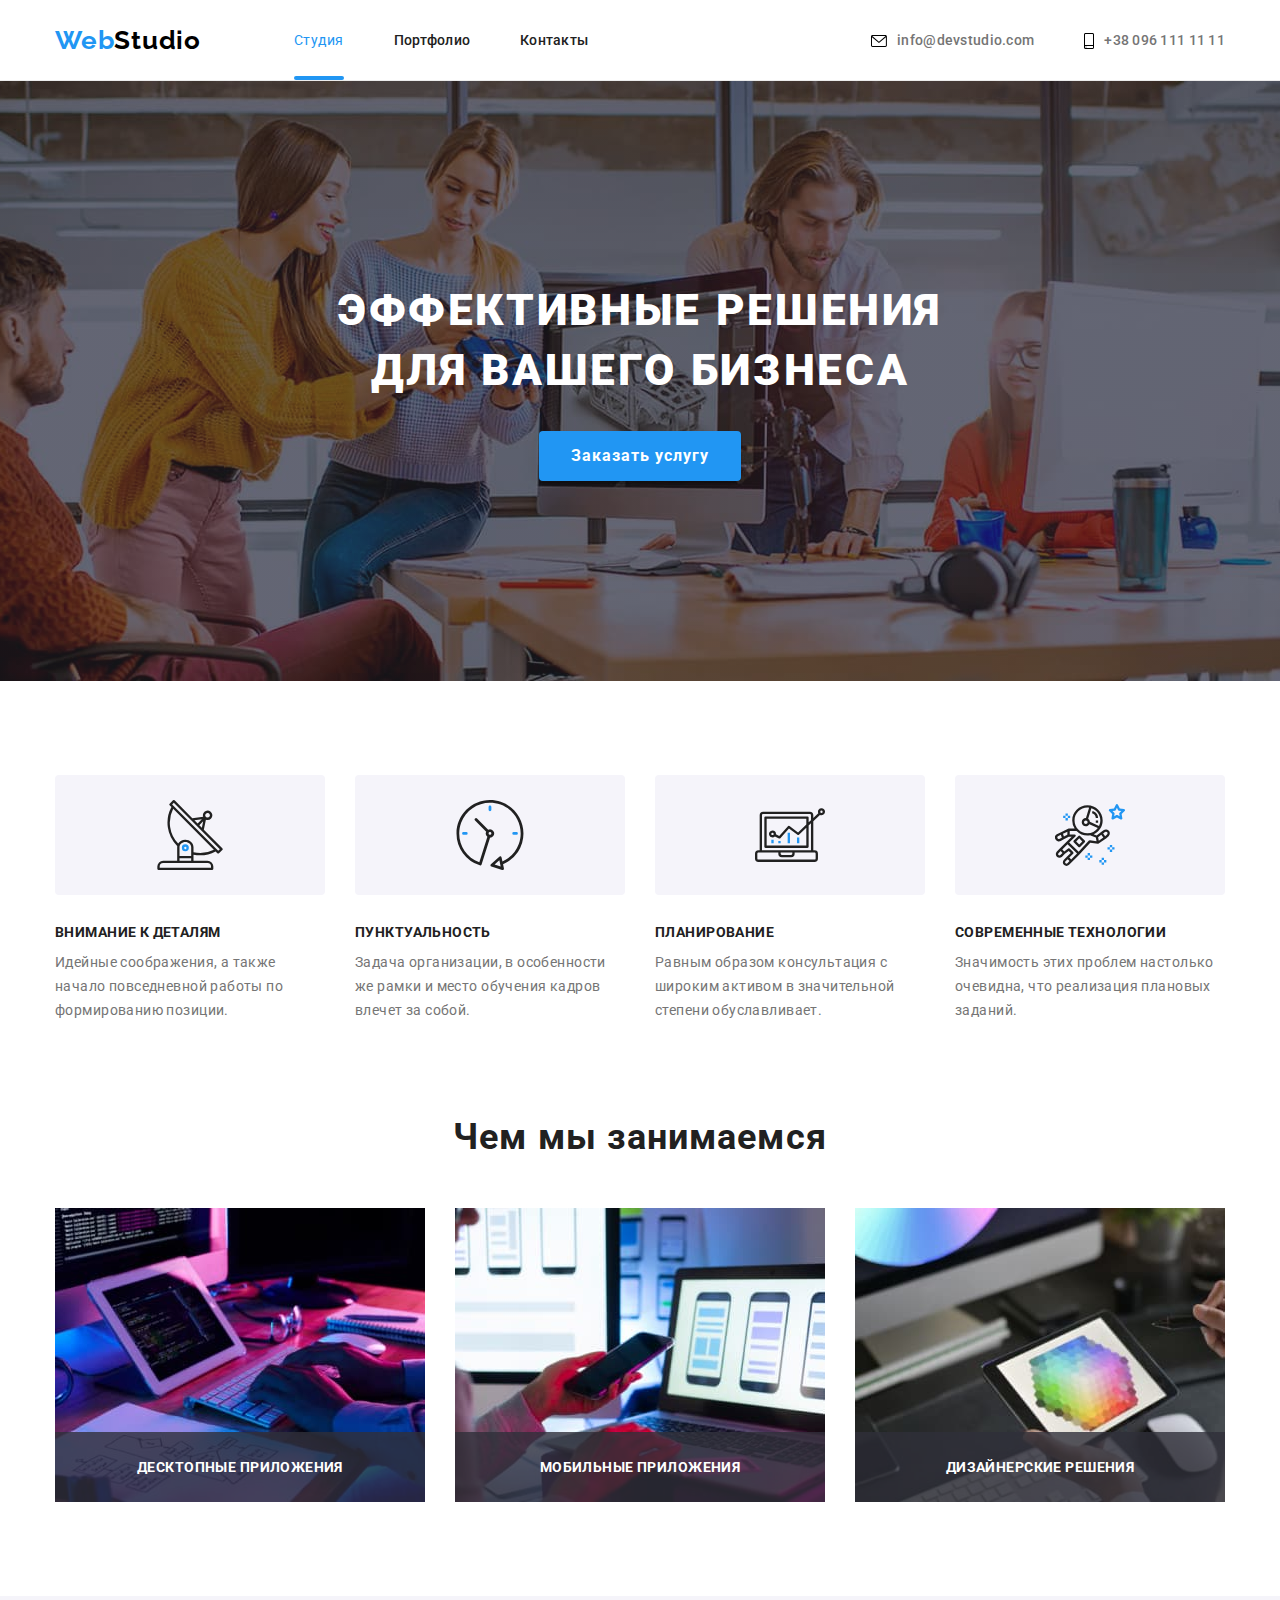
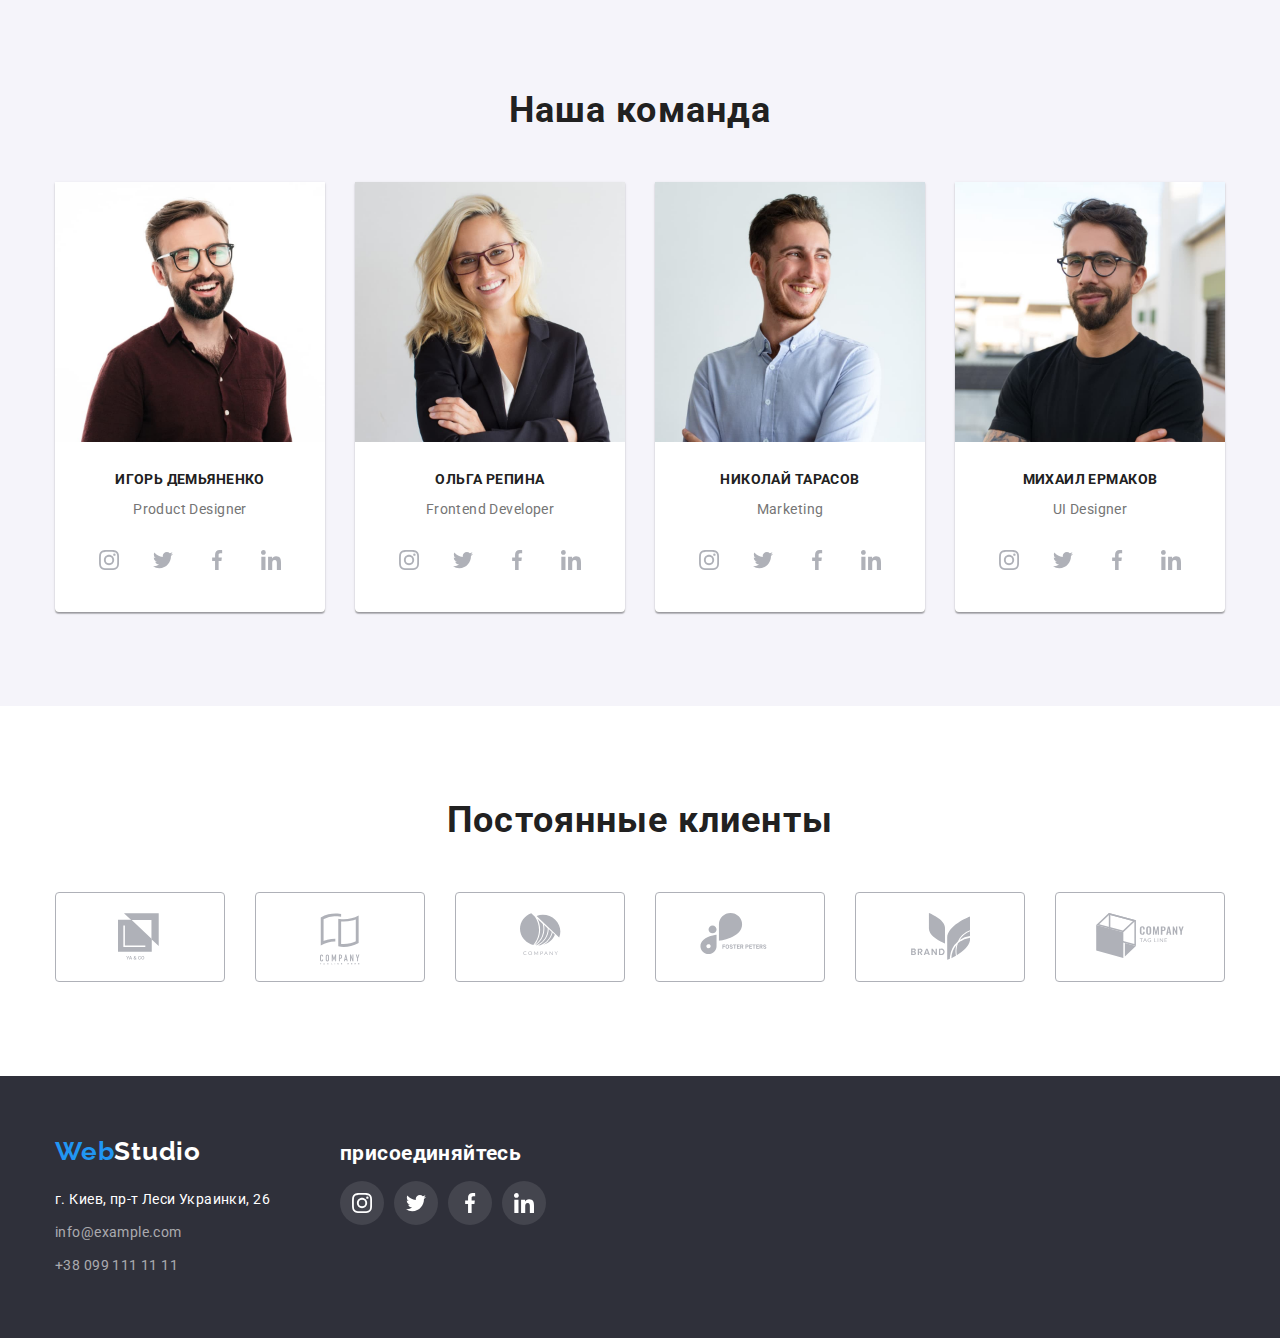
==== index.html @ 15b942bd "Скопировал репозиторий" ====
<!DOCTYPE html>
<html lang="ru">
<head>
    <meta charset="UTF-8">
    <meta name="viewport" content="width=device-width, initial-scale=1.0">
    <title>goit-markup-hw-05(Данил Прохорчук)</title>
    <link rel="stylesheet" href=" https://cdnjs.cloudflare.com/ajax/libs/modern-normalize/1.0.0/modern-normalize.min.css">
    <link rel="preconnect" href="https://fonts.gstatic.com">
    <link href="https://fonts.googleapis.com/css2?family=Raleway:wght@700&family=Roboto:wght@400;500;700;900&display=swap" rel="stylesheet">
    <link rel="stylesheet" href="./css/styles.css">
</head>
<body>
    <header>
        <div class="conteiner">
            <nav class="header-nav">
                <a href="./index.html"><span class="logo-web">Web</span><span class="studio-header">Studio</span></a>
                <ul class="header-link">
                    <li><a href="./index.html" class="page-active">Студия</a></li>
                    <li><a href="./portfolio.html" class="nav-item">Портфолио</a></li>
                    <li><a href="#" class="nav-item">Контакты</a></li>
                </ul>
            </nav>
            <ul class="header-contacts">
                <li>
                    <a href="mailto:info@devstudio.com" class="header-address">
                    <svg class="header-icon" width="16" height="12">
                        <use href="./img/symbol-defs.svg#icon-mail"></use>
                    </svg>
                    info@devstudio.com</a></li>
                <li>
                    <a href="tel:+380961111111" class="header-address">
                    <svg class="header-icon" width="10" height="16">
                        <use href="./img/symbol-defs.svg#icon-tell"></use>
                    </svg>
                    +38 096 111 11 11</a></li>
            </ul>
        </div>
    </header>
    <main>
        <section class="hero-section">
            <div class="conteiner">
                <h1 class="hero-phrase">Эффективные решения для вашего бизнеса</h1>
                <button class="button-active hero-button" data-modal-open>Заказать услугу</button>
            </div>  
        </section>
        <section class="advantages">
            <div class="conteiner">
                <h2 class="visually-hidden">Наши преимущества</h2>
                <ul class="advantages-list">
                    <li>
                        <div class="advantages-background">
                            <svg class="advantages-icon">
                                <use href="./img/symbol-defs.svg#icon-antenna-1"></use>
                            </svg>
                        </div>
                        <h3 class="little-phrase">Внимание к деталям</h3>
                        <p class="advantages-text">Идейные соображения, а также начало повседневной работы по формированию позиции.</p>
                    </li>
                    <li>
                        <div class="advantages-background">
                            <svg class="advantages-icon">
                                <use href="./img/symbol-defs.svg#icon-clock-1"></use>
                            </svg>
                        </div>
                        <h3 class="little-phrase">Пунктуальность</h3>
                        <p class="advantages-text">Задача организации, в особенности же рамки и место обучения кадров влечет за собой.</p>
                    </li>
                    <li>
                        <div class="advantages-background">
                            <svg class="advantages-icon">
                                <use href="./img/symbol-defs.svg#icon-diagram-1"></use>
                            </svg>
                        </div>
                        <h3 class="little-phrase">Планирование</h3>
                        <p class="advantages-text">Равным образом консультация с широким активом в значительной степени обуславливает.</p>
                    </li>
                    <li>
                        <div class="advantages-background">
                            <svg class="advantages-icon">
                                <use href="./img/symbol-defs.svg#icon-astronaut-1"></use>
                            </svg>
                        </div>
                        <h3 class="little-phrase">Современные технологии</h3>    
                        <p class="advantages-text">Значимость этих проблем настолько очевидна, что реализация плановых заданий.</p>        
                    </li>
                </ul>
            </div>
        </section>
        <section class="work">
            <div class="conteiner we-are-working">
                <h2 class="head-phrase">Чем мы занимаемся</h2>
                <ul>
                    <li>
                        <div class="working-conteiner">
                            <a href="#">
                                <img src="./img/box1.jpg" alt="Работа на ПК" height="294" width="370">
                            </a>
                            <div class="working-content">
                                <p class="pfrase">Десктопные приложения</p>
                            </div>
                        </div>
                    </li>
                    <li>
                        <div class="working-conteiner">
                            <a href="#">
                                <img src="./img/box2.jpg" alt="Работа на телефоне" height="294" width="370">
                            </a>
                            <div class="working-content">
                                <p class="pfrase">Мобильные приложения</p>
                            </div>
                        </div>
                    </li>
                    <li>
                        <div class="working-conteiner">
                            <a href="#">
                                <img src="./img/box3.jpg" alt="Работа на планшете" height="294" width="370">
                            </a>
                            <div class="working-content">
                                <p class="pfrase">Дизайнерские решения</p>
                            </div>
                        </div>
                    </li>
                </ul>
            </div>
        </section>
        <section class="team-section">
            <div class="conteiner">
                <h2 class="head-phrase">Наша команда</h2>
                <ul>
                    <li>
                        <div class="team-card">
                                <img src="./img/img.jpg" alt="Анфас Игоря Демьяненко" height="260" width="270">
                                <div class="comand-resume">
                                    <h3 class="comand-name">Игорь Демьяненко</h3>
                                    <p class="profession">Product Designer</p>
                                    <ul class="team-list">
                                        <li>
                                            <div>
                                                <a href="#" class="team-cards">
                                                    <svg class="team-links">
                                                        <use href="./img/symbol-defs.svg#icon-instagram-2"></use>
                                                    </svg>
                                                </a>
                                            </div>
                                        </li>
                                        <li>
                                            <div>
                                                <a href="#" class="team-cards">
                                                    <svg class="team-links">
                                                        <use href="./img/symbol-defs.svg#icon-twitter-1"></use>
                                                    </svg>
                                                </a>
                                            </div>
                                        </li>
                                        <li>
                                            <div>
                                                <a href="#" class="team-cards">
                                                    <svg class="team-links">
                                                        <use href="./img/symbol-defs.svg#icon-facebook-1"></use>
                                                    </svg>
                                                </a>
                                            </div>
                                        </li>
                                        <li>
                                            <div>
                                                <a href="#" class="team-cards">
                                                    <svg class="team-links">
                                                        <use href="./img/symbol-defs.svg#icon-linkedin-1"></use>
                                                    </svg>
                                                </a>
                                            </div>
                                        </li>
                                    </ul>
                                </div>
                        </div>
                    </li>
                    <li>
                        <div class="team-card">
                                <img src="./img/img(1).jpg" alt="Анфас Ольги Репиной" height="260" width="270">
                                <div class="comand-resume">
                                    <h3 class="comand-name">Ольга Репина</h3>
                                    <p class="profession">Frontend Developer</p>
                                    <ul class="team-list">
                                        <li>
                                            <div>
                                                <a href="#" class="team-cards">
                                                    <svg class="team-links">
                                                        <use href="./img/symbol-defs.svg#icon-instagram-2"></use>
                                                    </svg>
                                                </a>
                                            </div>
                                        </li>
                                        <li>
                                            <div>
                                                <a href="#" class="team-cards">
                                                    <svg class="team-links">
                                                        <use href="./img/symbol-defs.svg#icon-twitter-1"></use>
                                                    </svg>
                                                </a>
                                            </div>
                                        </li>
                                        <li>
                                            <div>
                                                <a href="#" class="team-cards">
                                                    <svg class="team-links">
                                                        <use href="./img/symbol-defs.svg#icon-facebook-1"></use>
                                                    </svg>
                                                </a>
                                            </div>
                                        </li>
                                        <li>
                                            <div>
                                                <a href="#" class="team-cards">
                                                    <svg class="team-links">
                                                        <use href="./img/symbol-defs.svg#icon-linkedin-1"></use>
                                                    </svg>
                                                </a>
                                            </div>
                                        </li>
                                    </ul>
                                </div>
                        </div>
                    </li>
                    <li>
                        <div class="team-card">
                                <img src="./img/img(2).jpg" alt="Анфас Николая Тарасова" height="260" width="270">
                                <div class="comand-resume">
                                    <h3 class="comand-name">Николай Тарасов</h3>
                                    <p class="profession">Marketing</p>
                                    <ul class="team-list">
                                        <li>
                                            <div>
                                                <a href="#" class="team-cards">
                                                    <svg class="team-links">
                                                        <use href="./img/symbol-defs.svg#icon-instagram-2"></use>
                                                    </svg>
                                                </a>
                                            </div>
                                        </li>
                                        <li>
                                            <div>
                                                <a href="#" class="team-cards">
                                                    <svg class="team-links">
                                                        <use href="./img/symbol-defs.svg#icon-twitter-1"></use>
                                                    </svg>
                                                </a>
                                            </div>
                                        </li>
                                        <li>
                                            <div>
                                                <a href="#" class="team-cards">
                                                    <svg class="team-links">
                                                        <use href="./img/symbol-defs.svg#icon-facebook-1"></use>
                                                    </svg>
                                                </a>
                                            </div>
                                        </li>
                                        <li>
                                            <div>
                                                <a href="#" class="team-cards">
                                                    <svg class="team-links">
                                                        <use href="./img/symbol-defs.svg#icon-linkedin-1"></use>
                                                    </svg>
                                                </a>
                                            </div>
                                        </li>
                                    </ul>
                                </div>
                        </div>
                    </li>
                    <li>
                        <div class="team-card">
                                <img src="./img/img(3).jpg" alt="Анфас Михаила Ермакова" height="260" width="270">
                                <div class="comand-resume">
                                    <h3 class="comand-name">Михаил Ермаков</h3>
                                    <p class="profession">UI Designer</p>
                                    <ul class="team-list">
                                        <li>
                                            <div>
                                                <a href="#" class="team-cards">
                                                    <svg class="team-links">
                                                        <use href="./img/symbol-defs.svg#icon-instagram-2"></use>
                                                    </svg>
                                                </a>
                                            </div>
                                        </li>
                                        <li>
                                            <div>
                                                <a href="#" class="team-cards">
                                                    <svg class="team-links">
                                                        <use href="./img/symbol-defs.svg#icon-twitter-1"></use>
                                                    </svg>
                                                </a>
                                            </div>
                                        </li>
                                        <li>
                                            <div>
                                                <a href="#" class="team-cards">
                                                    <svg class="team-links">
                                                        <use href="./img/symbol-defs.svg#icon-facebook-1"></use>
                                                    </svg>
                                                </a>
                                            </div>
                                        </li>
                                        <li>
                                            <div>
                                                <a href="#" class="team-cards">
                                                    <svg class="team-links">
                                                        <use href="./img/symbol-defs.svg#icon-linkedin-1"></use>
                                                    </svg>
                                                </a>
                                            </div>
                                        </li>
                                    </ul>
                                </div>
                        </div>
                    </li>
                </ul>
            </div>
        </section>
        <section class="clients-section">
            <div class="conteiner">
                <h2 class="head-phrase">Постоянные клиенты</h2>
                <ul>
                    <li>
                        <a href="#" class="client-cards">
                            <svg class="client-icon" height="50" width="45">
                                <use href="./img/symbol-defs.svg#icon-logo-1"></use>
                            </svg>
                        </a>
                    </li>
                    <li>
                        <a href="#" class="client-cards">
                            <svg class="client-icon" height="52" width="40">
                                <use href="./img/symbol-defs.svg#icon-logo-2"></use>
                            </svg>
                        </a>
                    </li>
                    <li>
                        <a href="#" class="client-cards">
                            <svg class="client-icon" height="42.6" width="41">
                                <use href="./img/symbol-defs.svg#icon-logo-3"></use>
                            </svg>
                        </a>
                    </li>
                    <li>
                        <a href="#" class="client-cards">
                            <svg class="client-icon" height="42.02" width="79.66">
                                <use href="./img/symbol-defs.svg#icon-logo-4"></use>
                            </svg>
                        </a>
                    </li>
                    <li>
                        <a href="#" class="client-cards">
                            <svg class="client-icon" height="47" width="59">
                                <use href="./img/symbol-defs.svg#icon-logo-5"></use>
                            </svg>
                        </a>
                    </li>
                    <li>
                        <a href="#" class="client-cards">
                            <svg class="client-icon" height="45.44" width="88.48">
                                <use href="./img/symbol-defs.svg#icon-logo-6"></use>
                            </svg>
                        </a>
                    </li>
                </ul>
            </div>
        </section>
    </main>
    <footer class="footer-section">
        <div class="conteiner">
            <div class="footer-box">
                <div>
                    <a href="./index.html"><span class="logo-web">Web</span><span class="studio-footer">Studio</span></a>
                    <ul>
                        <li>
                            <address class="footer-address">г. Киев, пр-т Леси Украинки, 26</address>
                        </li>
                        <li>
                            <a href="mailto:info@example.com" class="footer-link">info@example.com</a>
                        </li>
                        <li>
                            <a href="tel:+380991111111" class="footer-link">+38 099 111 11 11</a>
                        </li>
                    </ul>
                </div>
                <div class="join">
                    <h2>присоединяйтесь</h2>
                    <ul class="social-list">
                        <li>
                            <div>
                                <a href="#" class="social-cards">
                                    <svg class="social-links">
                                        <use href="./img/symbol-defs.svg#icon-instagram-2"></use>
                                    </svg>
                                </a>
                            </div>
                        </li>
                        <li>
                            <div>
                                <a href="#" class="social-cards">
                                    <svg class="social-links">
                                        <use href="./img/symbol-defs.svg#icon-twitter-1"></use>
                                    </svg>
                                </a>
                            </div>
                        </li>
                        <li>
                            <div>
                                <a href="#" class="social-cards">
                                    <svg class="social-links">
                                        <use href="./img/symbol-defs.svg#icon-facebook-1"></use>
                                    </svg>
                                </a>
                            </div>
                        </li>
                        <li>
                            <div>
                                <a href="#" class="social-cards">
                                    <svg class="social-links">
                                        <use href="./img/symbol-defs.svg#icon-linkedin-1"></use>
                                    </svg>
                                </a>
                            </div>
                        </li>
                    </ul>
                </div>
            </div>
        </div>
    </footer>
    <div class="modal is-hidden" data-modal>
        <div class="modal-window">
            <button class="modal-button" data-modal-close>
                <span class="x">&#10006</span>
            </button>
        </div>
    </div>
    <script src="./js/modal.js"></script>
</body>

</html>
---- css/styles.css ----
:root {
  --primary-color: #ffffff;
  --background-additional-color: #f5f4fa;
  --accent-background: #2f303a;
  --primary-text-color: #212121;
  --subsidiary-text-color: #757575;
  --accent-color: #2196f3;
  --text-footer-link: rgba(255, 255, 255, 0.6);
  --hero-background: #c4c4c4;
  --index-icon-background: #f5f4fa;
  --social-link-color: #afb1b8;

  --transition-time: 250ms;
  --cubic: cubic-bezier(0.4, 0, 0.2, 1);
}
body {
  background-color: var(--primary-color);
  color: var(--primary-text-color);
  font-family: Roboto;
  font-style: normal;
  font-weight: normal;
  font-size: 14px;
  line-height: 1.71;
  letter-spacing: 0.03em;
}
a {
  text-decoration: none;
}
li {
  list-style: none;
}

.logo-web {
  color: var(--accent-color);
}
.studio-header {
  color: #000000;
}
.page-active,
.header-address:hover,
.header-address:focus,
.nav-item:hover,
.nav-item:focus {
  color: var(--accent-color);
  fill: var(--accent-color);
}
.page-active,
.header-address,
.nav-item {
  transition-property: color, fill;
  transition-duration: var(--transition-time);
  transition-timing-function: var(--cubic);
}
.nav-item,
.comand-name {
  color: var(--primary-text-color);
}
.header-address {
  color: var(--subsidiary-text-color);
}
.footer-section {
  background-color: var(--accent-background);

  padding-top: 60px;
  padding-bottom: 60px;
}
.studio-footer,
.footer-address {
  color: var(--primary-color);
}
.footer-link {
  color: var(--text-footer-link);
}
.logo-web,
.studio-header,
.studio-footer {
  font-family: Raleway;
  font-style: normal;
  font-weight: bold;
  font-size: 26px;
  line-height: 1.19;
  letter-spacing: 0.03em;
}
.nav-item,
.header-address {
  font-weight: 500;
  letter-spacing: 0.02em;
}
header {
  border-bottom: 1px solid #ececec;
}
.footer-address,
button {
  font-style: normal;
  font-family: inherit;
}
.visually-hidden {
  position: absolute;
  clip: rect(0 0 0 0);
  width: 1px;
  height: 1px;
  margin: -1px;
}
header {
  padding-top: 25px;
  padding-bottom: 23px;
}
.conteiner {
  width: 1200px;
  margin-left: auto;
  margin-right: auto;
  padding-left: 15px;
  padding-right: 15px;
}
header > .conteiner,
.header-nav,
.header-link,
.header-contacts {
  display: flex;
  align-items: center;
}

.header-contacts {
  margin-left: auto;
}
.studio-header {
  padding-right: 93px;
}
header ul {
  padding: 0px;
  margin: 0px;
}
.header-link > li,
.header-contacts > li {
  display: block;
}
.header-link > li:not(:last-child),
.header-contacts > li:not(:last-child) {
  padding-right: 50px;
}
.page-active,
.nav-item {
  position: relative;

  padding: 32px 0px;
}
.page-active::after {
  content: "";

  position: absolute;
  bottom: 0px;
  left: 0px;
  display: block;

  width: 100%;
  height: 4px;
  border-radius: 2px;

  background-color: var(--accent-color);
}

.nav-item:hover::after,
.nav-item:focus::after {
  content: "";

  position: absolute;
  bottom: 0px;
  left: 0px;
  display: block;

  width: 100%;
  height: 4px;
  border-radius: 2px;

  background-color: var(--accent-color);
}
.header-address {
  display: flex;
  align-items: center;
}
.header-icon {
  margin-right: 10px;
}
footer ul {
  margin-top: 20px;
  margin-bottom: 0px;
  padding-left: 0px;
  padding-bottom: 0px;
}
footer li:not(:last-child) {
  padding-bottom: 9px;
}
.footer-box {
  display: flex;
  align-items: baseline;
}
.join {
  margin-left: 70px;
}
.join h2 {
  color: var(--primary-color);

  font-weight: bold;
  line-height: 16px;

  margin-top: 0px;
  margin-bottom: 20px;
  padding: 0px;
}
.social-list {
  display: flex;
}
.social-list li:not(:last-child) {
  margin-right: 10px;
}
.social-cards {
  display: block;
  border-radius: 50%;
  width: 44px;
  height: 44px;
  padding-top: 12px;
  background: rgba(255, 255, 255, 0.1);
  color: var(--primary-color);

  transition-property: background-color;
  transition-duration: var(--transition-time);
  transition-timing-function: var(--cubic);
}
.social-cards:hover,
.social-cards:focus {
  background-color: var(--accent-color);
}
.social-links {
  display: block;
  margin: auto;
  width: 20px;
  height: 20px;
  fill: currentColor;
}
/* index.html */
.hero-section {
  margin-left: auto;
  margin-right: auto;
  padding-top: 200px;
  padding-bottom: 200px;
  max-width: 1600px;
  height: 600px;

  color: var(--primary-color);
  background-position: center;
  background-image: linear-gradient(
      to right,
      rgba(47, 48, 58, 0.4),
      rgba(47, 48, 58, 0.4)
    ),
    url("../img/background-hero.jpg");
  background-color: var(--hero-background);
}

.button-active {
  border: 0px;
  border-radius: 4px;

  transition-property: background-color, color;
  transition-duration: var(--transition-time);
  transition-timing-function: var(--cubic);
}
.button-active,
.button:hover,
.button:focus {
  background-color: var(--accent-color);
  color: var(--primary-color);
  box-shadow: 0px 3px 1px rgba(0, 0, 0, 0.1), 0px 1px 2px rgba(0, 0, 0, 0.08),
    0px 2px 2px rgba(0, 0, 0, 0.12);
}
.advantages-background {
  background-color: var(--index-icon-background);

  width: 270px;
  height: 120px;
  border-radius: 4px;

  padding-top: 25px;
  margin-bottom: 30px;
}
.advantages-icon {
  display: block;
  width: 70px;
  height: 70px;
  text-align: center;
  margin: auto;
}
.advantages-text,
.profession {
  color: var(--subsidiary-text-color);
}
.hero-phrase {
  font-weight: 900;
  font-size: 44px;
  line-height: 1.36;
  text-align: center;
  letter-spacing: 0.06em;
  text-transform: uppercase;
  width: 696px;

  margin-top: 0px;
  margin-right: auto;
  margin-bottom: 30px;
  margin-left: auto;
}
.hero-button {
  display: block;
  margin-left: auto;
  margin-right: auto;
  padding-top: 10px;
  padding-right: 32px;
  padding-bottom: 10px;
  padding-left: 32px;
  cursor: pointer;

  font-weight: bold;
  font-size: 16px;
  line-height: 30px;
  letter-spacing: 0.06em;
}
.advantages {
  padding-top: 94px;
  padding-bottom: 94px;
}
.advantages-list {
  display: flex;
  margin-top: 0px;
  margin-bottom: 0px;
  padding: 0px;
}
.advantages-list > li:not(:last-child) {
  margin-right: 30px;
}
.advantages-list h3 {
  margin-top: 0px;
  margin-bottom: 10px;
}
.advantages-list p {
  margin: 0px;
}
.work {
  padding-bottom: 94px;
}

.we-are-working > h2 {
  margin-top: 0px;
  margin-bottom: 50px;
}
.we-are-working > ul {
  display: flex;
  margin-top: 0px;
  margin-bottom: 0px;
  padding: 0px;
}
.working-conteiner {
  position: relative;
}
.we-are-working img {
  display: block;
}
.we-are-working li:not(:last-child) {
  margin-right: 30px;
}
.working-content {
  position: absolute;
  left: 0;
  bottom: 0;

  text-align: center;
  width: 370px;
  height: 70px;
  padding-top: 27px;
  padding-bottom: 27px;
  background-color: rgba(47, 48, 58, 0.8);
}
.working-content > .pfrase {
  margin-top: auto;
  margin-bottom: auto;

  font-weight: bold;
  line-height: 16px;
  text-transform: uppercase;

  color: var(--primary-color);
}
.team-section {
  background-color: var(--background-additional-color);

  padding-top: 94px;
  padding-bottom: 94px;
}
.head-phrase {
  font-weight: 700;
  font-size: 36px;
  line-height: 1.16;
  text-align: center;
  letter-spacing: 0.03em;

  margin-top: 0px;
  margin-bottom: 50px;
  padding-top: 0px;
}
.team-section ul {
  display: flex;
  margin-top: 0px;
  margin-bottom: 0px;
  padding-left: 0px;
  padding-bottom: 0px;
}
.team-section li {
  background-color: var(--primary-color);
}
.team-section li:not(:last-child) {
  margin-right: 30px;
}
.team-card {
  box-shadow: 0px 1px 3px rgba(0, 0, 0, 0.12), 0px 1px 1px rgba(0, 0, 0, 0.14),
    0px 2px 1px rgba(0, 0, 0, 0.2);
  border-radius: 0px 0px 4px 4px;
}
.comand-resume {
  padding-top: 30px;
  padding-bottom: 30px;
}
.team-section img {
  display: block;
}
.comand-name {
  margin-top: 0px;
  margin-bottom: 10px;
  text-align: center;
}
.profession {
  margin-top: 0px;
  margin-bottom: 16px;
  text-align: center;
}
.little-phrase,
.comand-name {
  font-weight: 700;
  font-size: 14px;
  line-height: 1.14;
  letter-spacing: 0.03em;
  text-transform: uppercase;
}
.team-list {
  display: flex;
  margin-left: 32px;
}
.team-list li:not(:last-child) {
  margin-right: 10px;
}
.team-list a {
  display: block;
  border-radius: 50%;
  width: 44px;
  height: 44px;
  padding-top: 12px;
  color: var(--social-link-color);

  transition-property: background-color;
  transition-duration: var(--transition-time);
  transition-timing-function: var(--cubic);
}
.team-list a:hover,
.team-list a:focus {
  background-color: var(--accent-color);
  color: var(--primary-color);
}
.team-links {
  display: block;
  width: 20px;
  height: 20px;
  margin: auto;

  fill: currentColor;
}
.clients-section {
  padding-top: 94px;
  padding-bottom: 94px;
}
.clients-section ul {
  display: flex;
  margin: 0px;
  padding: 0px;
}
.clients-section li:not(:last-child) {
  margin-right: 30px;
}
.client-cards {
  display: block;
  width: 170px;
  height: 90px;

  border: 1px solid var(--social-link-color);
  border-radius: 4px;
  color: var(--social-link-color);

  transition-property: color;
  transition-duration: var(--transition-time);
  transition-timing-function: var(--cubic);
}
.client-cards:hover,
.client-cards:focus {
  border: 1px solid var(--accent-color);
  color: var(--accent-color);
}
.client-icon {
  display: block;
  margin: auto;
  margin-top: 20px;
  fill: currentColor;
}
.modal {
  position: fixed;
  top: 0;
  left: 0;
  right: 0;
  bottom: 0;

  background-color: rgba(0, 0, 0, 0.2);

  transform: scale(1);
  transition-property: transform;
  transition-duration: var(--transition-time);
  transition-timing-function: var(--cubic);
}
.modal-window {
  position: absolute;
  top: 50%;
  left: 50%;
  transform: translate(-50%, -50%);

  min-width: 528px;
  min-height: 581px;
  border-radius: 4px;

  background-color: var(--primary-color);
}
.modal-button {
  position: absolute;
  top: 8px;
  right: 8px;

  width: 30px;
  height: 30px;

  border: 1px solid #919191;
  border-radius: 50%;

  background-color: var(--primary-color);
}
.x {
  width: 11px;
  height: 11px;
}
.is-hidden {
  opacity: 0;
  pointer-events: none;
  transform: scale(1.25);
}
/* portfolio.html */
.portfolio-section {
  padding-top: 94px;
  padding-bottom: 94px;
}
.button-list {
  display: flex;
  margin-top: 0px;
  margin-bottom: 50px;
  padding: 0px;
  justify-content: center;
}
.button-list > li:not(:last-child) {
  margin-right: 8px;
}
.button {
  background-color: var(--background-additional-color);
  font-weight: 500;
  font-size: 16px;
  line-height: 1.63;
  text-align: center;
  letter-spacing: 0.03em;
  cursor: pointer;
  border: 0px;
  border-radius: 4px;

  padding-top: 6px;
  padding-right: 22px;
  padding-bottom: 6px;
  padding-left: 22px;

  transition-property: background-color, color;
  transition-duration: var(--transition-time);
  transition-timing-function: var(--cubic);
}
.works-list {
  display: flex;
  flex-wrap: wrap;
  margin-top: 0px;
  margin-right: -30px;
  margin-bottom: 0px;
  padding: 0px;
  justify-content: center;
}
.works-list > li {
  margin-right: 30px;
  margin-bottom: 30px;
  flex-basis: calc(100% / 3 - 30px);
  border: 1px solid #eeeeee;
}
.works-list > li:nth-child(3n) {
  margin-right: 0px;
}
.works-list > li:nth-last-child(-n + 3) {
  margin-bottom: 0px;
}
.works-card:hover,
.works-card:focus-within {
  box-shadow: 0px 4px 4px 0px rgba(0, 0, 0, 0.25);

  transition-property: box-shadow;
  transition-duration: var(--transition-time);
  transition-timing-function: var(--cubic);
}
.works-card > a:focus .project-anonimus {
  transform: translateY(0);
}
.works-card:hover .project-anonimus {
  transform: translateY(0);
}
.works-list img {
  display: block;
}
.project-conteiner {
  padding-top: 20px;
  padding-right: 24px;
  padding-bottom: 20px;
  padding-left: 24px;
}
.project-name {
  color: var(--primary-text-color);
  font-weight: 700;
  font-size: 18px;
  line-height: 2;
  letter-spacing: 0.06em;

  margin-top: 0px;
  margin-bottom: 4px;
}
.project-category {
  color: var(--subsidiary-text-color);
  font-size: 16px;
  line-height: 1.88;

  margin-top: 0px;
  margin-bottom: 0px;
}
.works-image {
  position: relative;
  overflow: hidden;
}
.project-anonimus {
  position: absolute;
  top: 0;
  left: 0;

  display: block;
  width: 100%;
  height: 100%;

  padding-top: 63px;
  padding-right: 24px;
  padding-bottom: 63px;
  padding-left: 24px;

  background-color: var(--accent-color);
  opacity: 0.9;

  transition-property: transform;
  transition-duration: var(--transition-time);
  transition-timing-function: var(--cubic);
  transform: translateY(100%);
}
.no-reed-this {
  margin: 0;

  font-size: 18px;
  line-height: 28px;
  font-weight: bold;

  color: var(--primary-color);
}
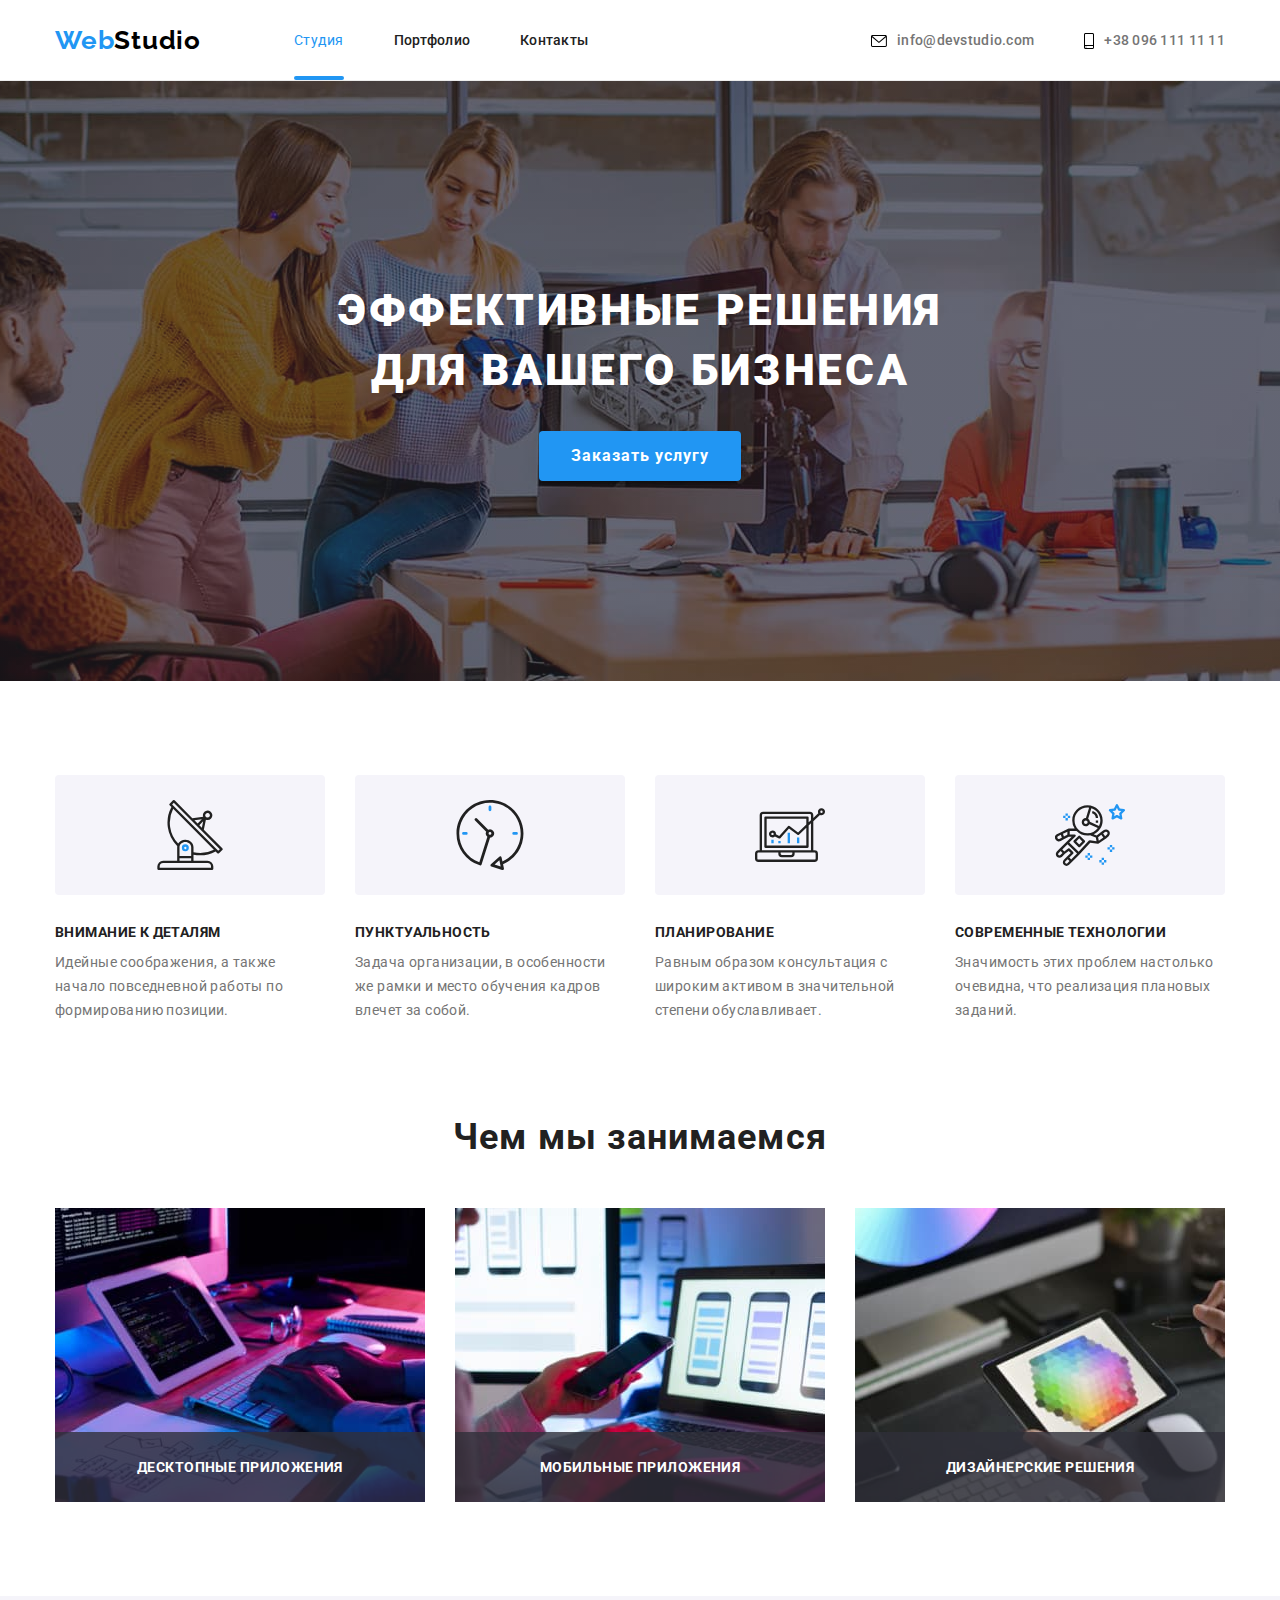
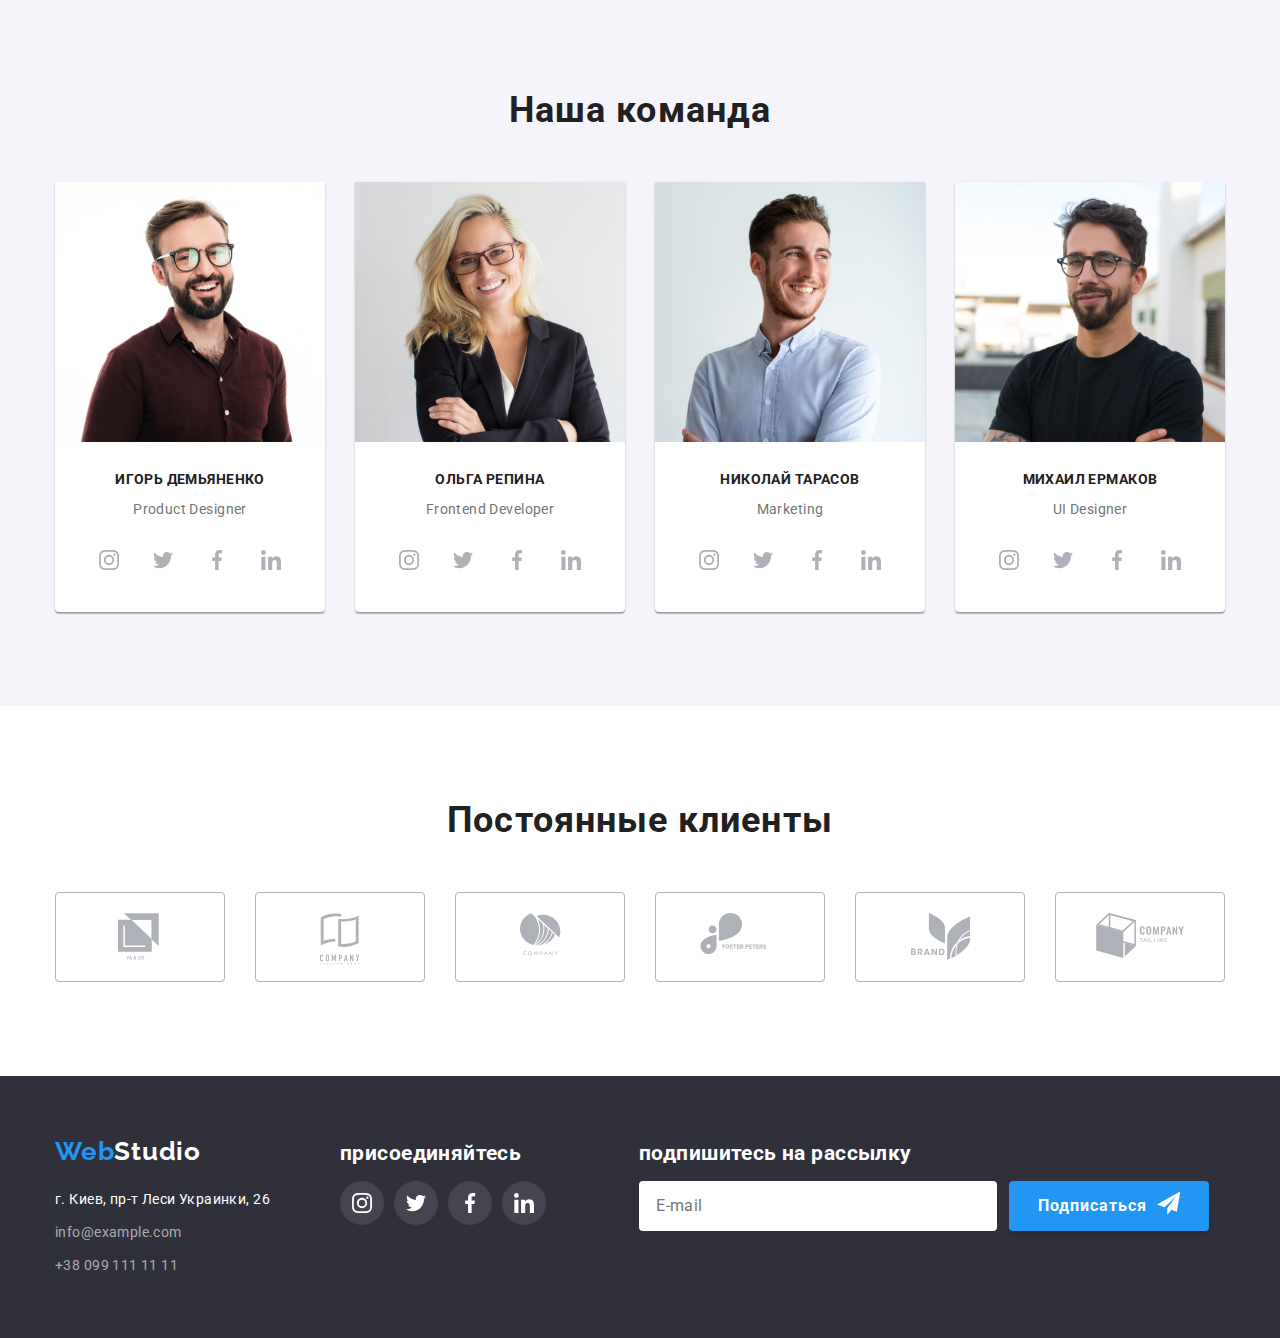
==== commit 96ed67f9: "добавил форму в подвал. Начал модальную форму." ====
--- a/index.html
+++ b/index.html
@@ -3,7 +3,7 @@
 <head>
     <meta charset="UTF-8">
     <meta name="viewport" content="width=device-width, initial-scale=1.0">
-    <title>goit-markup-hw-05(Данил Прохорчук)</title>
+    <title>goit-markup-hw-06(Данил Прохорчук)</title>
     <link rel="stylesheet" href=" https://cdnjs.cloudflare.com/ajax/libs/modern-normalize/1.0.0/modern-normalize.min.css">
     <link rel="preconnect" href="https://fonts.gstatic.com">
     <link href="https://fonts.googleapis.com/css2?family=Raleway:wght@700&family=Roboto:wght@400;500;700;900&display=swap" rel="stylesheet">
@@ -386,7 +386,7 @@
                     </ul>
                 </div>
                 <div class="join">
-                    <h2>присоединяйтесь</h2>
+                    <h2 class="join-phrase">присоединяйтесь</h2>
                     <ul class="social-list">
                         <li>
                             <div>
@@ -426,6 +426,18 @@
                         </li>
                     </ul>
                 </div>
+                <form name="Join" class="join-check">
+                    <h2 class="join-phrase">подпишитесь на рассылку</h2>
+                    <div class="join-input">
+                        <input type="email" name="email" placeholder="E-mail">
+                        <button class="button-join" type="submit">
+                            <p>Подписаться</p>
+                            <svg>
+                                <use href="./img/symbol-defs.svg#icon-telegram"></use>
+                            </svg>
+                        </button>
+                    </div>
+                </form>
             </div>
         </div>
     </footer>
@@ -434,6 +446,38 @@
             <button class="modal-button" data-modal-close>
                 <span class="x">&#10006</span>
             </button>
+            <h2 class="form-title">Оставьте свои данные, мы вам перезвоним</h2>
+            <form name="User-information">
+                <label for="name">Имя</label>
+                <div class="input-conteiner">
+                    <input type="text" name="name" id="name">
+                    <svg>
+                        <use href="./img/symbol-defs.svg#icon-person"></use>
+                    </svg>
+                </div>
+                <label for="tel">Телефон</label>
+                <div class="input-conteiner">
+                    <input type="tel" name="tel" id="tel">
+                    <svg>
+                        <use href="./img/symbol-defs.svg#icon-phone"></use>
+                    </svg>
+                </div>
+                <label for="email">Почта</label>
+                <div class="input-conteiner">
+                    <input type="email" name="email" id="email">
+                    <svg>
+                        <use href="./img/symbol-defs.svg#icon-email"></use>
+                    </svg>
+                </div>
+                <label for="comment">Комментарий</label>
+                <textarea name="comment" id="comment" cols="30" rows="10" placeholder="Введите текст"></textarea>
+                <label>
+                    <input type="checkbox" name="agree">
+                    <span>Соглашаюсь с рассылкой и принимаю</span>
+                </label>
+                <a href="#">Условия договора</a>
+                <button type="submit">Отправить</button>
+            </form>
         </div>
     </div>
     <script src="./js/modal.js"></script>
--- a/css/styles.css
+++ b/css/styles.css
@@ -197,7 +197,7 @@
 .join {
   margin-left: 70px;
 }
-.join h2 {
+.join-phrase {
   color: var(--primary-color);
 
   font-weight: bold;
@@ -236,6 +236,64 @@
   width: 20px;
   height: 20px;
   fill: currentColor;
+}
+.join-check > input {
+  width: 358px;
+  height: 50px;
+
+  border: 1px solid rgba(255, 255, 255, 0.3);
+  border-radius: 4px;
+  background-color: inherit;
+}
+.join-check {
+  margin-left: 93px;
+}
+.join-input {
+  display: flex;
+}
+.join-check input {
+  margin-right: 12px;
+  padding-left: 16px;
+  width: 358px;
+  height: 50px;
+
+  border: 1px solid rgba(255, 255, 255, 0.3);
+  border-radius: 4px;
+  box-sizing: border-box;
+}
+.join-check input::placeholder {
+  font-size: 16px;
+  line-height: 20px;
+  letter-spacing: 0.03em;
+}
+.button-join {
+  display: flex;
+  width: 200px;
+  height: 50px;
+  padding-top: 10px;
+  padding-right: 29px;
+  padding-bottom: 10px;
+  padding-left: 29px;
+  box-shadow: 0px 4px 4px rgba(0, 0, 0, 0.15);
+  border-radius: 4px;
+  border: none;
+
+  background-color: var(--accent-color);
+}
+.button-join > p {
+  margin-top: 0;
+  margin-bottom: 0;
+  margin-right: 10px;
+  font-weight: bold;
+  font-size: 16px;
+  line-height: 30px;
+  letter-spacing: 0.06em;
+
+  color: var(--primary-color);
+}
+.button-join > svg {
+  width: 24px;
+  height: 24px;
 }
 /* index.html */
 .hero-section {
@@ -539,6 +597,7 @@
   min-width: 528px;
   min-height: 581px;
   border-radius: 4px;
+  padding: 40px;
 
   background-color: var(--primary-color);
 }
@@ -559,11 +618,70 @@
   width: 11px;
   height: 11px;
 }
+.form-title {
+  margin-top: 0;
+  margin-bottom: 12px;
+  font-weight: bold;
+  font-size: 20px;
+  line-height: 23px;
+  text-align: center;
+  letter-spacing: 0.03em;
+
+  color: var(--primary-text-color);
+}
+.modal-window label {
+  margin-bottom: 4px;
+
+  font-size: 12px;
+  line-height: 14px;
+  letter-spacing: 0.01em;
+
+  color: var(--subsidiary-text-color);
+}
+.modal-window input {
+  display: block;
+  margin: auto;
+  width: 448px;
+  height: 40px;
+
+  border: 1px solid rgba(33, 33, 33, 0.2);
+  box-sizing: border-box;
+  border-radius: 4px;
+}
+.input-conteiner {
+  position: relative;
+}
+.modal-window svg {
+  position: absolute;
+  width: 18px;
+  height: 18px;
+  top: 0;
+  left: 0;
+}
+.modal-window textarea {
+  resize: none;
+  padding: 12px 16px;
+
+  width: 448px;
+  height: 120px;
+
+  border: 1px solid rgba(33, 33, 33, 0.2);
+  box-sizing: border-box;
+  border-radius: 4px;
+}
+.modal-window textarea::placeholder {
+  font-size: 12px;
+  line-height: 14px;
+  letter-spacing: 0.01em;
+
+  color: rgba(117, 117, 117, 0.5);
+}
 .is-hidden {
   opacity: 0;
   pointer-events: none;
   transform: scale(1.25);
 }
+
 /* portfolio.html */
 .portfolio-section {
   padding-top: 94px;
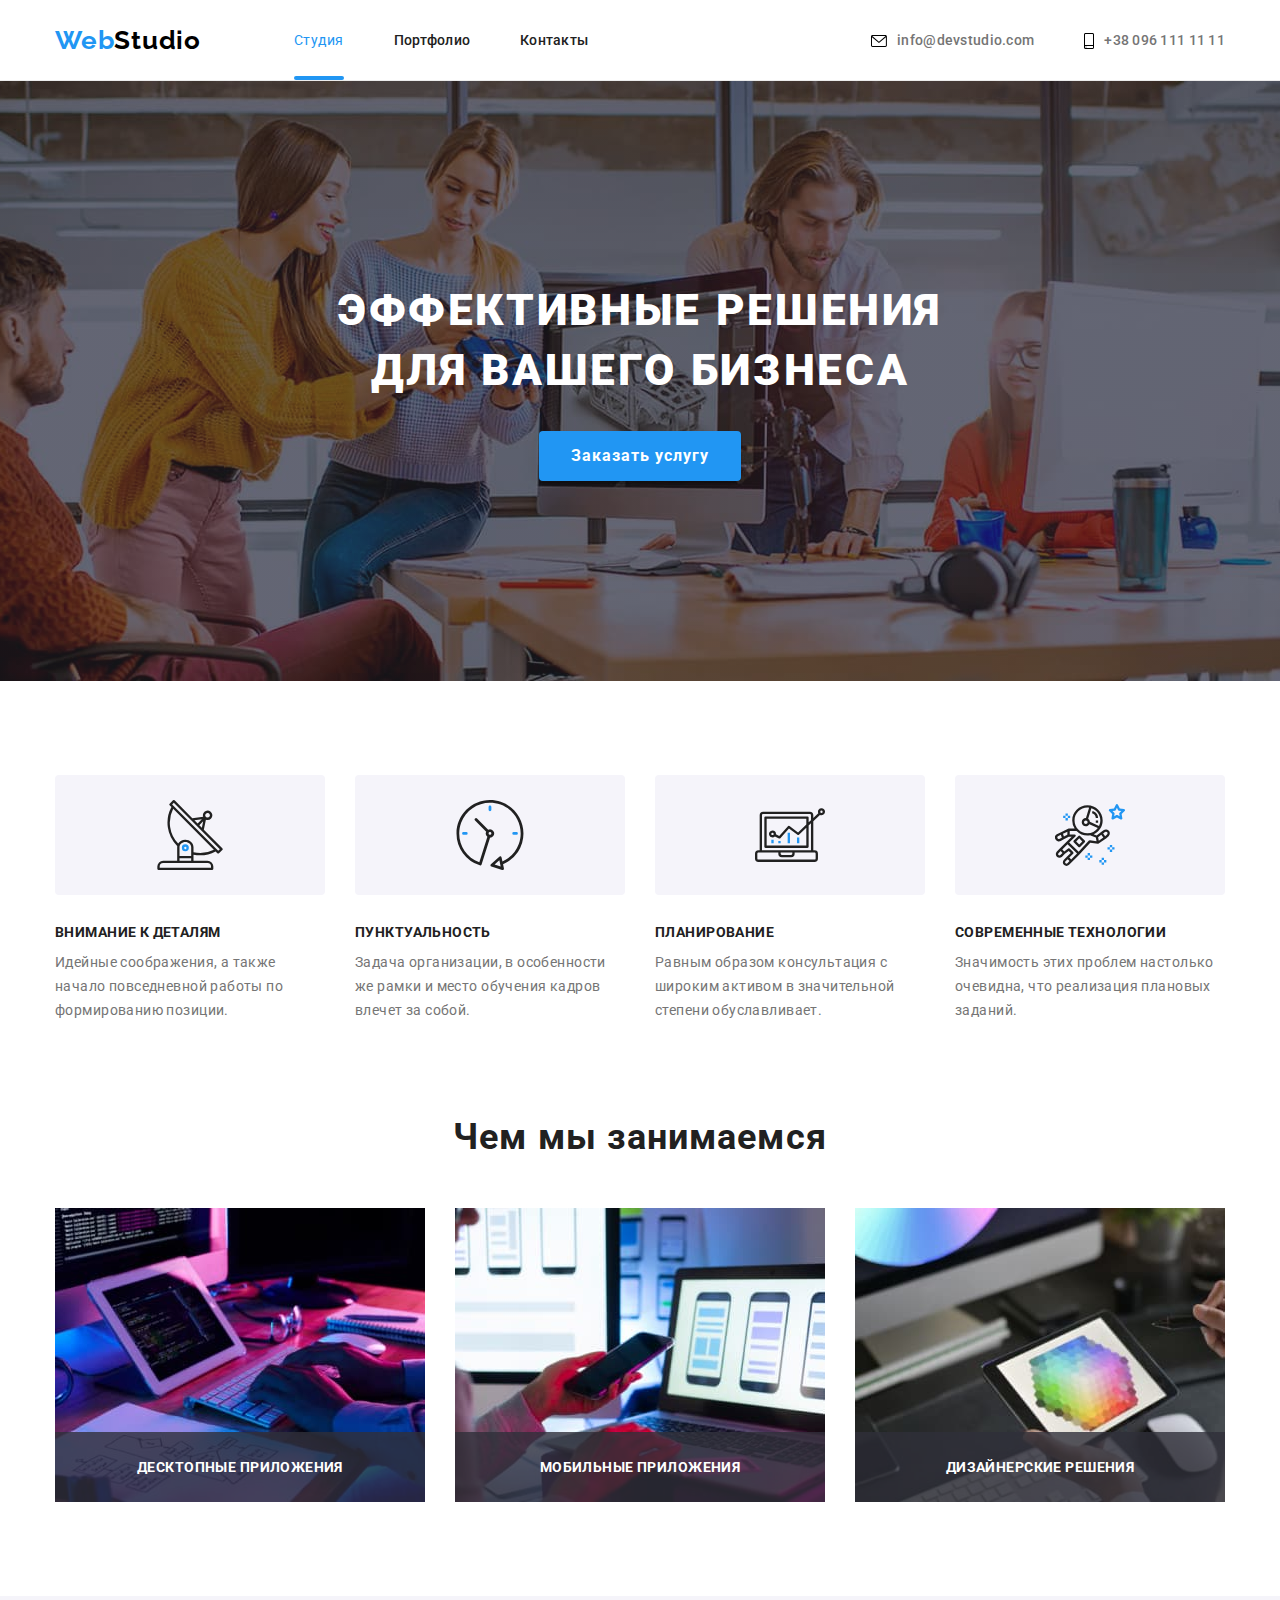
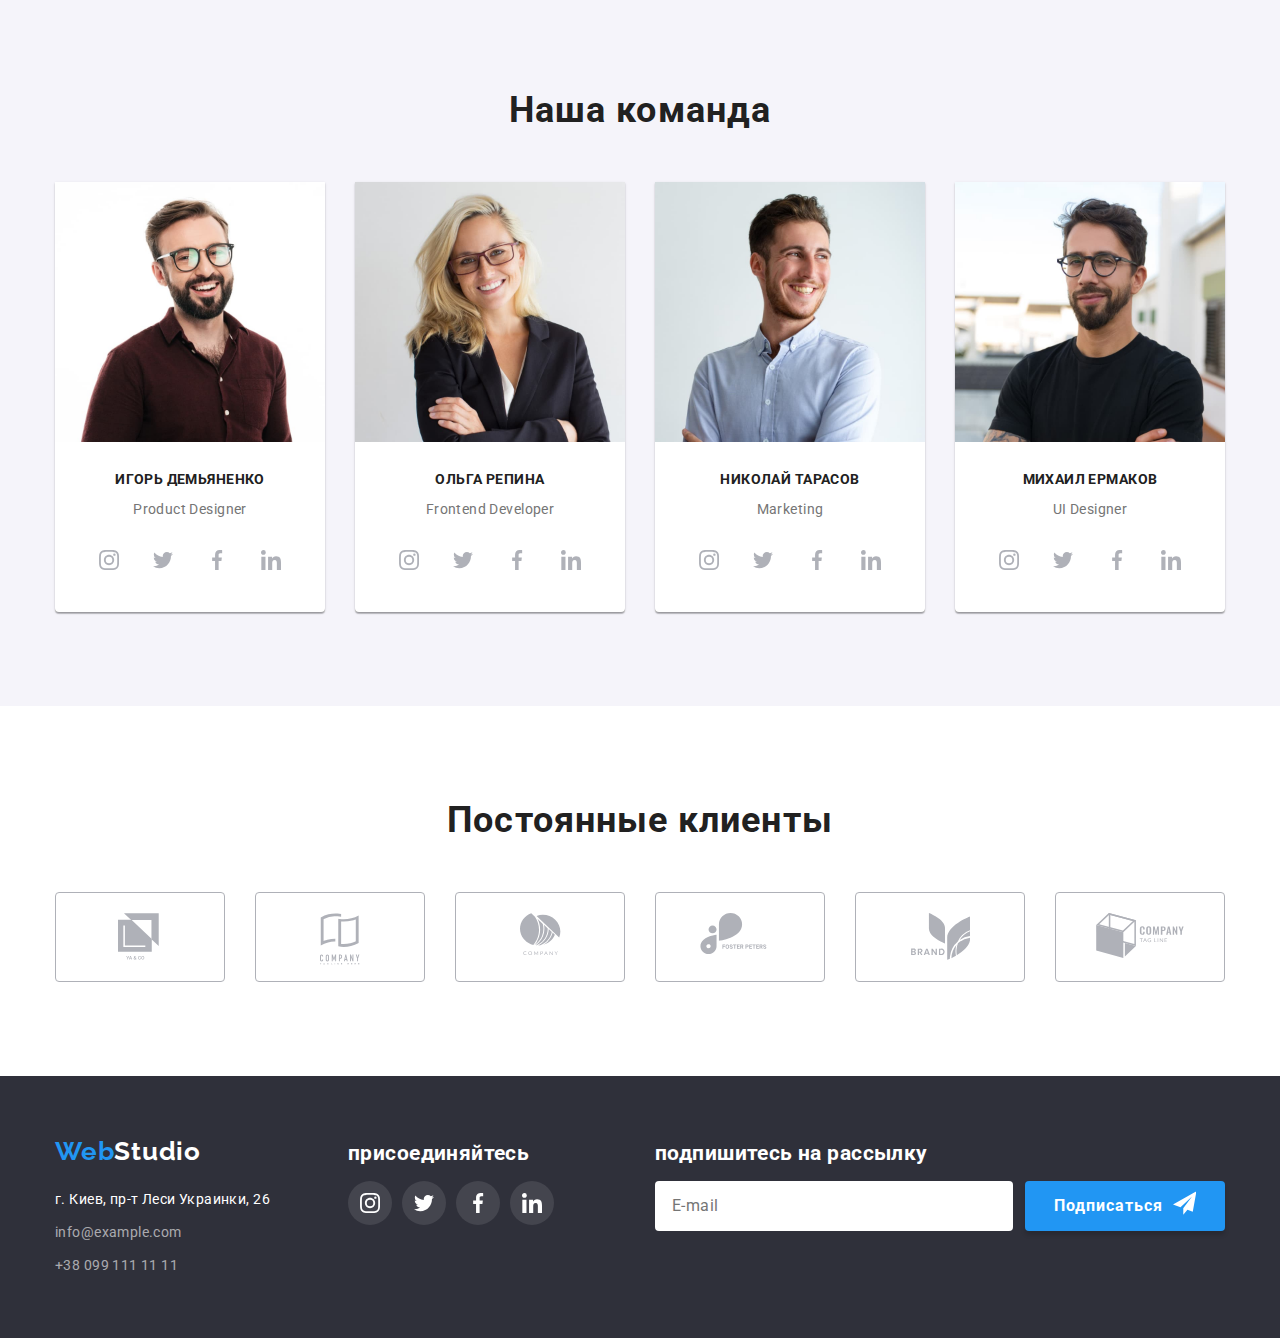
==== commit 85d09909: "доделал модалку, сделал анимации и псевдоэлементы" ====
--- a/index.html
+++ b/index.html
@@ -431,7 +431,7 @@
                     <div class="join-input">
                         <input type="email" name="email" placeholder="E-mail">
                         <button class="button-join" type="submit">
-                            <p>Подписаться</p>
+                            <span>Подписаться</span>
                             <svg>
                                 <use href="./img/symbol-defs.svg#icon-telegram"></use>
                             </svg>
@@ -444,39 +444,47 @@
     <div class="modal is-hidden" data-modal>
         <div class="modal-window">
             <button class="modal-button" data-modal-close>
-                <span class="x">&#10006</span>
+                <span class="x">&#10006;</span>
             </button>
             <h2 class="form-title">Оставьте свои данные, мы вам перезвоним</h2>
             <form name="User-information">
-                <label for="name">Имя</label>
+                <label for="name" class="input-title">Имя</label>
                 <div class="input-conteiner">
-                    <input type="text" name="name" id="name">
-                    <svg>
-                        <use href="./img/symbol-defs.svg#icon-person"></use>
-                    </svg>
-                </div>
-                <label for="tel">Телефон</label>
+                    <input type="text" name="name" id="name" placeholder=" ">
+                    <div class="icon-conteiner">
+                        <svg class="icon-input">
+                            <use href="./img/symbol-defs.svg#icon-person"></use>
+                        </svg>
+                    </div>
+                </div>
+                <label for="tel" class="input-title">Телефон</label>
                 <div class="input-conteiner">
-                    <input type="tel" name="tel" id="tel">
-                    <svg>
-                        <use href="./img/symbol-defs.svg#icon-phone"></use>
-                    </svg>
-                </div>
-                <label for="email">Почта</label>
+                    <input type="tel" name="tel" id="tel" placeholder=" ">
+                    <div class="icon-conteiner">
+                        <svg class="icon-input">
+                            <use href="./img/symbol-defs.svg#icon-phone"></use>
+                        </svg>
+                    </div>
+                </div>
+                <label for="email" class="input-title">Почта</label>
                 <div class="input-conteiner">
-                    <input type="email" name="email" id="email">
-                    <svg>
-                        <use href="./img/symbol-defs.svg#icon-email"></use>
-                    </svg>
-                </div>
-                <label for="comment">Комментарий</label>
-                <textarea name="comment" id="comment" cols="30" rows="10" placeholder="Введите текст"></textarea>
-                <label>
-                    <input type="checkbox" name="agree">
-                    <span>Соглашаюсь с рассылкой и принимаю</span>
-                </label>
-                <a href="#">Условия договора</a>
-                <button type="submit">Отправить</button>
+                    <input type="email" name="email" id="email" placeholder=" ">
+                    <div class="icon-conteiner">
+                        <svg class="icon-input">
+                            <use href="./img/symbol-defs.svg#icon-email"></use>
+                        </svg>
+                    </div>
+                </div>
+                <label for="comment" class="input-title">Комментарий</label>
+                <textarea name="comment" id="comment" rows="10" placeholder="Введите текст"></textarea>
+                <div class="checkbox-conteiner">
+                    <input type="checkbox" name="agree" id="agree" class="checkbox visually-hidden">
+                    <label class="agree-phrase" for="agree">
+                        Соглашаюсь с рассылкой и принимаю
+                        <a href="#">Условия договора</a>
+                    </label>
+                </div>
+                <button type="submit" class="submit">Отправить</button>
             </form>
         </div>
     </div>
--- a/css/styles.css
+++ b/css/styles.css
@@ -192,6 +192,7 @@
 }
 .footer-box {
   display: flex;
+  justify-content: space-between;
   align-items: baseline;
 }
 .join {
@@ -280,7 +281,7 @@
 
   background-color: var(--accent-color);
 }
-.button-join > p {
+.button-join > span {
   margin-top: 0;
   margin-bottom: 0;
   margin-right: 10px;
@@ -294,6 +295,8 @@
 .button-join > svg {
   width: 24px;
   height: 24px;
+
+  fill: var(--primary-color);
 }
 /* index.html */
 .hero-section {
@@ -613,6 +616,15 @@
   border-radius: 50%;
 
   background-color: var(--primary-color);
+  cursor: pointer;
+
+  transition-property: color;
+  transition-duration: var(--transition-time);
+  transition-timing-function: var(--cubic);
+}
+.modal-button:focus,
+.modal-button:hover {
+  color: var(--accent-color);
 }
 .x {
   width: 11px;
@@ -629,7 +641,8 @@
 
   color: var(--primary-text-color);
 }
-.modal-window label {
+.input-title {
+  display: block;
   margin-bottom: 4px;
 
   font-size: 12px;
@@ -638,29 +651,72 @@
 
   color: var(--subsidiary-text-color);
 }
-.modal-window input {
-  display: block;
+.input-title:nth-child(1n + 2) {
+  margin-top: 10px;
+}
+.input-conteiner {
+  position: relative;
   margin: auto;
-  width: 448px;
+}
+.input-conteiner input {
+  display: block;
+  min-width: 448px;
   height: 40px;
 
+  padding-left: 40px;
   border: 1px solid rgba(33, 33, 33, 0.2);
   box-sizing: border-box;
   border-radius: 4px;
-}
-.input-conteiner {
-  position: relative;
-}
-.modal-window svg {
+
+  cursor: pointer;
+
+  transition-property: border-color;
+  transition-duration: var(--transition-time);
+  transition-timing-function: var(--cubic);
+}
+.icon-conteiner {
   position: absolute;
+  top: 0;
+  left: 0;
+
+  width: 42px;
+  height: 40px;
+
+  color: var(--primary-text-color);
+
+  transition-property: color;
+  transition-duration: var(--transition-time);
+  transition-timing-function: var(--cubic);
+}
+.icon-input {
+  position: absolute;
+  top: 50%;
+  left: 50%;
+
+  transform: translate(-50%, -50%);
   width: 18px;
   height: 18px;
-  top: 0;
-  left: 0;
+
+  fill: currentColor;
+}
+.input-conteiner input:hover,
+.input-conteiner input:focus,
+.input-conteiner input:active,
+.modal-window textarea:hover,
+.modal-window textarea:focus,
+.modal-window textarea:active {
+  border-color: var(--accent-color);
+  outline: none;
+}
+.input-conteiner input:hover + .icon-conteiner,
+.input-conteiner input:focus-within + .icon-conteiner {
+  color: var(--accent-color);
 }
 .modal-window textarea {
   resize: none;
+  display: block;
   padding: 12px 16px;
+  margin-bottom: 20px;
 
   width: 448px;
   height: 120px;
@@ -668,6 +724,10 @@
   border: 1px solid rgba(33, 33, 33, 0.2);
   box-sizing: border-box;
   border-radius: 4px;
+
+  transition-property: border-color;
+  transition-duration: var(--transition-time);
+  transition-timing-function: var(--cubic);
 }
 .modal-window textarea::placeholder {
   font-size: 12px;
@@ -675,6 +735,79 @@
   letter-spacing: 0.01em;
 
   color: rgba(117, 117, 117, 0.5);
+}
+.checkbox-conteiner {
+  max-width: 425px;
+  max-height: 24px;
+  margin-left: auto;
+  margin-right: auto;
+  margin-bottom: 40px;
+}
+.agree-phrase {
+  display: flex;
+  align-items: center;
+
+  font-size: 14px;
+  line-height: 24px;
+  letter-spacing: 0.03em;
+
+  color: var(--subsidiary-text-color);
+}
+.agree-phrase::before {
+  content: "";
+
+  display: inline-block;
+  margin-right: 7px;
+  width: 16px;
+  height: 15px;
+  background-image: url(../img/Vector.svg);
+  background-size: contain;
+
+  transition-property: background-image;
+  transition-duration: var(--transition-time);
+  transition-timing-function: var(--cubic);
+}
+.checkbox:checked + .agree-phrase::before {
+  content: "";
+
+  display: inline-block;
+  margin-right: 7px;
+  width: 16px;
+  height: 15px;
+  background-image: url(../img/icon-check.svg);
+  background-size: contain;
+}
+.modal-window a {
+  display: inline-block;
+  margin-left: 4px;
+
+  font-size: 14px;
+  line-height: 24px;
+  letter-spacing: 0.03em;
+
+  color: var(--accent-color);
+  text-decoration: underline;
+}
+.modal-window .submit {
+  display: block;
+  margin-left: auto;
+  margin-right: auto;
+  width: 200px;
+  height: 50px;
+
+  background: var(--accent-color);
+  border: var(--accent-color);
+  box-shadow: 0px 4px 4px rgba(0, 0, 0, 0.15);
+  border-radius: 4px;
+
+  font-weight: bold;
+  font-size: 16px;
+  line-height: 30px;
+  text-align: center;
+  letter-spacing: 0.06em;
+  cursor: pointer;
+
+  color: var(--primary-color);
 }
 .is-hidden {
   opacity: 0;
